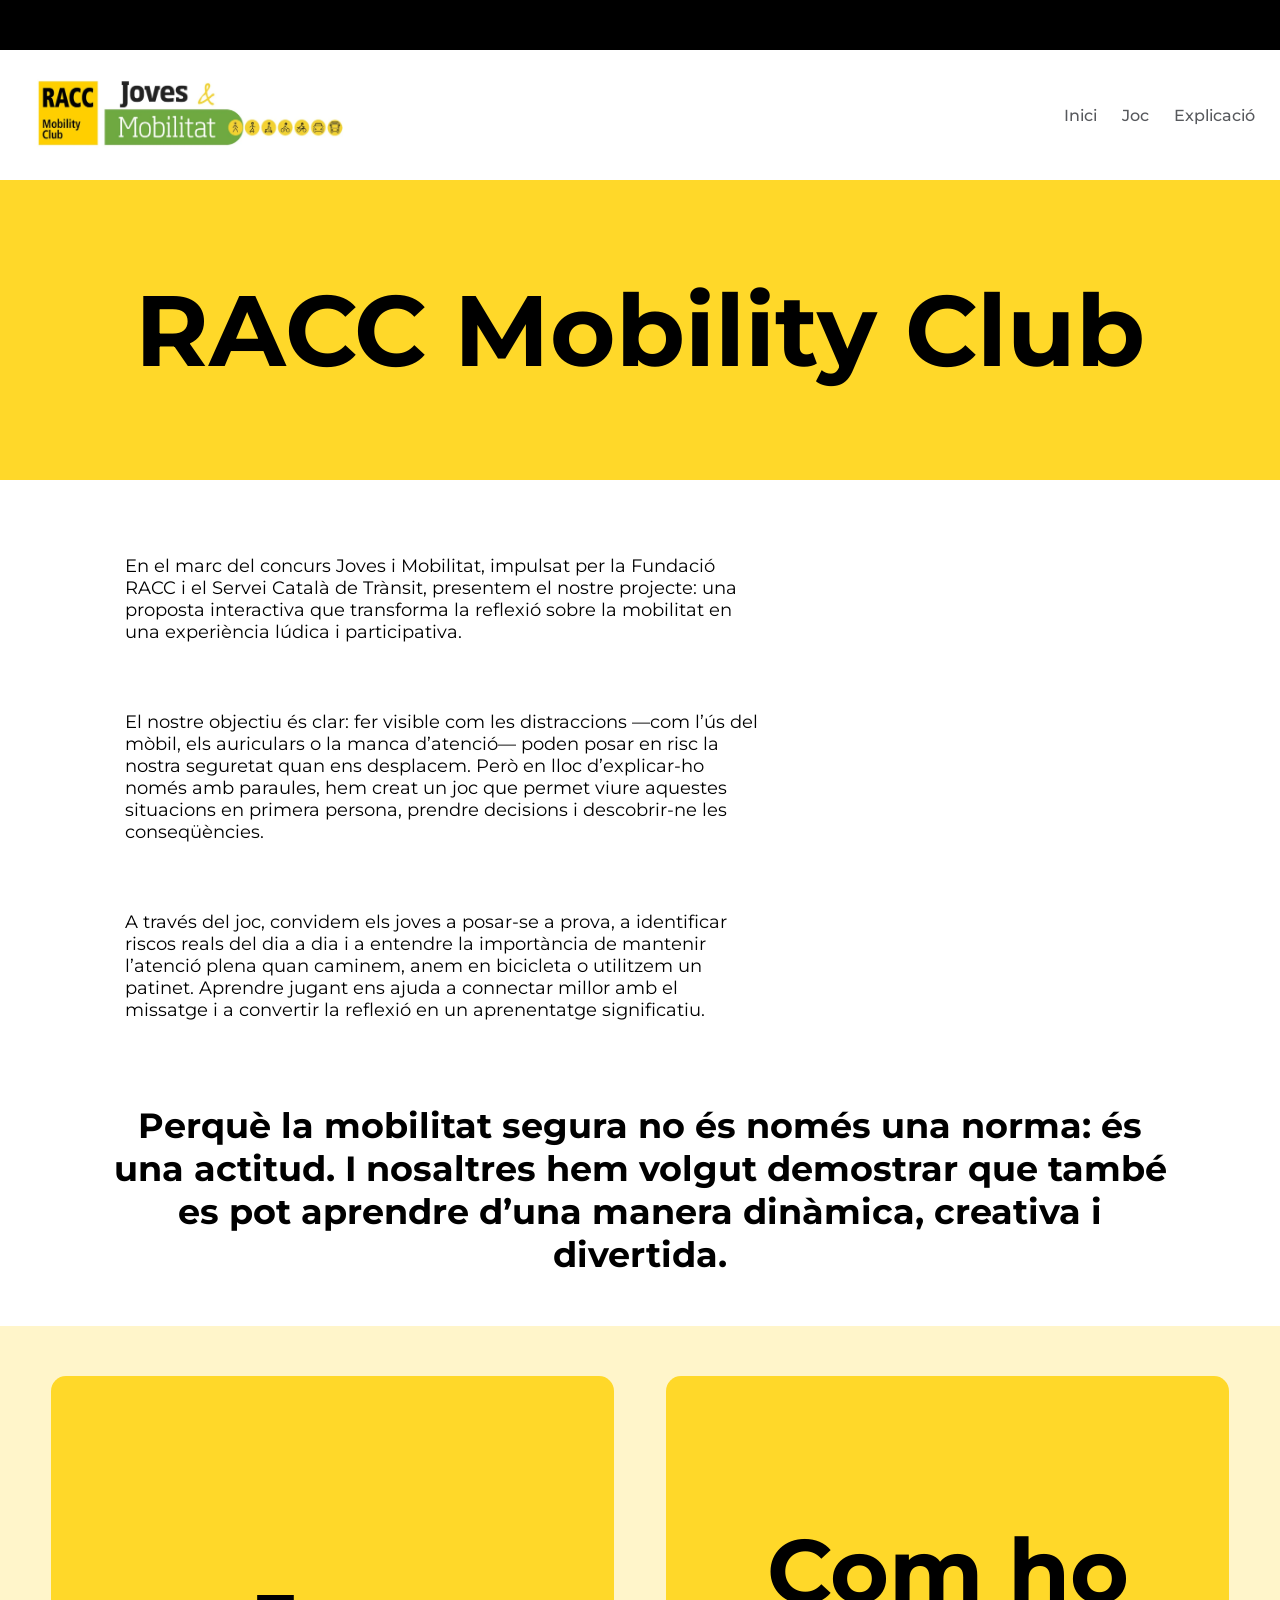
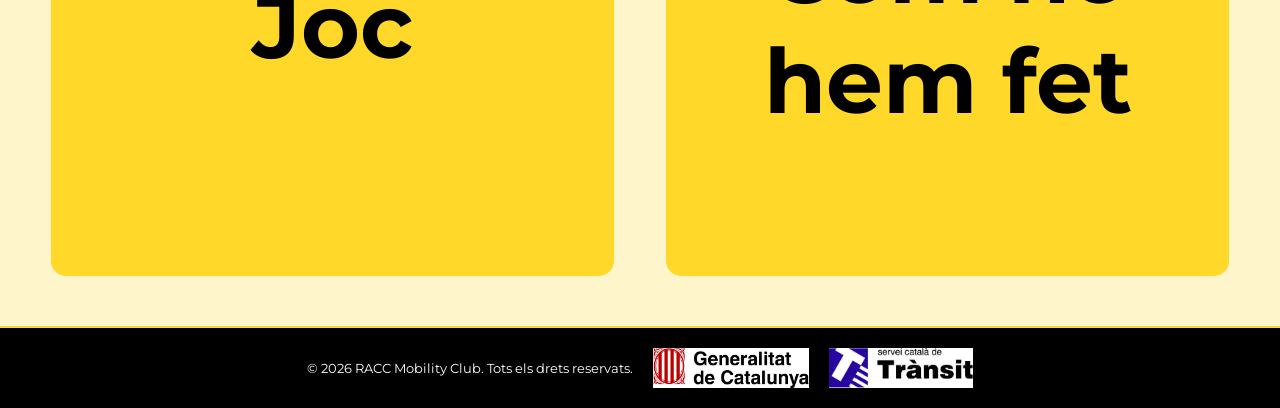
==== index.html @ b163f76b "lugarcuadrado" ====
<!doctype html>
<html lang="ca">
  <head>
    <meta charset="UTF-8" />
    <meta name="viewport" content="width=device-width, initial-scale=1.0" />
    <title>RACC Principal</title>

    <link rel="stylesheet" href="estilos.css" />

    <link rel="preconnect" href="https://fonts.googleapis.com" />
    <link rel="preconnect" href="https://fonts.gstatic.com" crossorigin />
    <link
      href="https://fonts.googleapis.com/css2?family=Montserrat:ital,wght@0,100..900;1,100..900&display=swap"
      rel="stylesheet"
    />
  </head>

  <body>
    <div class="barra-superior"></div>

    <nav>
      <div class="nav-logo">
        <a href="https://www.jovesimobilitat.cat/" target="_blank"
          ><img src="images/racc_logo.webp" alt="Logo RACC joves i mobilitat"
        /></a>
      </div>

      <div class="nav-links">
        <a href="index.html" class="no-link">Inici</a>
        <a href="juego.html" class="no-link" target="_blank">Joc</a>
        <a href="com_ho_hem_fet.html" class="no-link">Explicació</a>
      </div>
    </nav>

    <div class="banner">
      <h1>RACC Mobility Club</h1>
    </div>

    <div class="introducció">
      <p>
        En el marc del concurs Joves i Mobilitat, impulsat per la Fundació RACC
        i el Servei Català de Trànsit, presentem el nostre projecte: una
        proposta interactiva que transforma la reflexió sobre la mobilitat en
        una experiència lúdica i participativa.
      </p>

      <p>
        El nostre objectiu és clar: fer visible com les distraccions —com l’ús
        del mòbil, els auriculars o la manca d’atenció— poden posar en risc la
        nostra seguretat quan ens desplacem. Però en lloc d’explicar-ho només
        amb paraules, hem creat un joc que permet viure aquestes situacions en
        primera persona, prendre decisions i descobrir-ne les conseqüències.
      </p>

      <p>
        A través del joc, convidem els joves a posar-se a prova, a identificar
        riscos reals del dia a dia i a entendre la importància de mantenir
        l’atenció plena quan caminem, anem en bicicleta o utilitzem un patinet.
        Aprendre jugant ens ajuda a connectar millor amb el missatge i a
        convertir la reflexió en un aprenentatge significatiu.
      </p>

      <h1>
        Perquè la mobilitat segura no és només una norma: és una actitud. I
        nosaltres hem volgut demostrar que també es pot aprendre d’una manera
        dinàmica, creativa i divertida.
      </h1>
    </div>

    <section class="section-principal">
      <div class="recuadros">
        <a href="juego.html" target="_blank">Joc</a>
      </div>

      <div class="recuadros">
        <a href="com_ho_hem_fet.html" target="_blank">Com ho hem fet </a>
      </div>
    </section>
    <footer>
      <p>© 2026 RACC Mobility Club. Tots els drets reservats.</p>
      <img src="images/gdc-logo.webp" alt="Logo Generalitat de Catalunya" />
      <img src="images/sct-logo.webp" alt="Logo Servei català de trànsit " />
    </footer>
  </body>
</html>
---- estilos.css ----
/* =========================
   RESET / BASE
========================= */

body {
  background-color: #ffffff;
  margin: 0;
  padding: 0;
  font-family: "Montserrat", sans-serif;

  /* Animación global */
  animation: fadePage 1s ease-in-out;
}

@keyframes fadePage {
  from {
    opacity: 0;
  }
  to {
    opacity: 1;
  }
}

/* =========================
   LAYOUT GENERAL
========================= */

.barra-superior {
  background-color: black;
  width: 100%;
  height: 50px;
}

.banner {
  background-color: #ffd829;
  display: flex;
  justify-content: center;
  align-items: center;
  font-weight: bold;
  font-size: 50px;
  height: 300px;
  width: 100%;
}

.introducció {
  background-color: white;
  width: auto;
  height: auto;
  margin-top: 50px;
  margin-bottom: 50px;
}

.introducció p {
  margin-left: 100px;
  margin-right: 100px;
  padding: 25px;
  width: 50%;
  font-size: 18px;
}

.introducció h1 {
  display: flex;
  text-align: center;
  margin-left: 100px;
  margin-right: 100px;
  padding-top: 35px;
  font-size: 35px;
}

footer {
  background-color: black;
  display: flex;
  justify-content: center;
  align-items: center;
  border-top: #ffd829 2px solid;
  width: 100%;
  height: 80px; /* un poco más alto para que respire */
  color: white;
  font-size: 13px;
  gap: 20px; /* espacio entre texto e imagen */
}

footer img {
  height: 40px; /* controlamos solo la altura */
  width: auto; /* mantiene proporción */
}

/* =========================
   NAVBAR
========================= */

nav {
  display: flex;
  justify-content: space-between;
  background-color: #ffffff;
  height: 100px;
  padding: 15px 25px;

  animation: slideDown 0.8s ease forwards;
  opacity: 0;
}

@keyframes slideDown {
  from {
    transform: translateY(-50px);
    opacity: 0;
  }
  to {
    transform: translateY(0);
    opacity: 1;
  }
}

.nav-logo {
  display: flex;
  align-items: center;
}

nav img {
  width: 330px;
  height: 88px;
  transition: transform 0.3s ease;
}

.nav-links {
  display: flex;
  justify-content: space-between;
  gap: 25px;
}

.nav-links a {
  position: relative;
  text-decoration: none;
  color: #57595d;
  font-weight: 500;
  transition: color 0.3s ease;
}

.nav-links a::after {
  content: "";
  position: absolute;
  width: 0%;
  height: 3px;
  bottom: -5px;
  left: 0;
  background-color: black;
  transition: width 0.3s ease;
}

.nav-links a:hover::after {
  width: 100%;
}

.no-link {
  display: flex;
  align-items: center;
  color: black;
  text-decoration: none;
}

/* =========================
   SECCIÓN PRINCIPAL
========================= */

.section-principal {
  background-color: #fff5ca;
  display: flex;
  justify-content: space-around;
  padding: 50px 25px;

  opacity: 0;
  transform: translateY(40px);
  animation: aparecer 0.8s ease forwards;
  animation-delay: 0.4s;
}

/* =========================
   SECCIÓN EXPLICACIÓN
========================= */

.titulo_como_hem_fet {
  background-color: #ffd829;
  display: flex;
  justify-content: center;
  align-items: center;
  height: 300px;
  width: 100%;
  margin: 0px;
  font-size: 50px;
  font-weight: bold;

  opacity: 0;
  transform: translateY(40px);
  animation: aparecer 0.8s ease forwards;
  animation-delay: 0.2s;
}

.section-explicacion {
  background-color: #fff5ca;
  display: flex;
  justify-content: center;
  padding-top: 60px;
  padding-bottom: 60px;
  gap: 150px;

  opacity: 0;
  transform: translateY(40px);
  animation: aparecer 0.8s ease forwards;
  animation-delay: 0.6s;
}

.section-imagenes {
  width: 500px;
  padding-top: 60px;
}

.section-texto {
  width: 500px;
  height: 500px;
}

/* =========================
   GRID FOTOS
========================= */

.grid-fotos {
  display: grid;
  grid-template-columns: 1fr 1fr;
  grid-template-rows: 200px 200px;
  gap: 15px;

  opacity: 0;
  transform: translateY(40px);
  animation: aparecer 0.8s ease forwards;
  animation-delay: 0.8s;
}

.grid-fotos img {
  width: 100%;
  height: 100%;
  object-fit: cover;
  object-position: center;
  border-radius: 10px;

  transition:
    transform 0.4s ease,
    box-shadow 0.4s ease;
}

.grid-fotos img:hover {
  transform: scale(1.05);
  box-shadow: 0 10px 25px rgba(0, 0, 0, 0.2);
}

.foto-llarga {
  grid-column: span 2;
}

/* =========================
   RECUADROS
========================= */

.recuadros {
  background-color: #ffd829;
  display: flex;
  width: 563px;
  height: 500px;
  border-radius: 15px;

  opacity: 0;
  transform: translateY(40px);
  animation: aparecer 0.8s ease forwards;
  animation-delay: 1s;

  transition:
    transform 0.4s ease,
    box-shadow 0.4s ease;
}

.recuadros:hover {
  transform: translateY(-10px);
  box-shadow: 0 15px 30px rgba(0, 0, 0, 0.15);
}

.recuadros a {
  display: flex;
  align-items: center;
  justify-content: center;
  text-align: center;
  width: 100%;
  height: 100%;
  color: black;
  font-weight: bold;
  font-size: 90px;
  text-decoration: none;
  border-radius: 15px;
}

.recuadros a:hover {
  background-color: rgba(0, 0, 0, 0.08);
  box-shadow: 0 8px 20px rgba(0, 0, 0, 0.15);
  transform: scale(1.03);
}

/* =========================
   KEYFRAMES GENERALES
========================= */

@keyframes aparecer {
  to {
    opacity: 1;
    transform: translateY(0);
  }
}
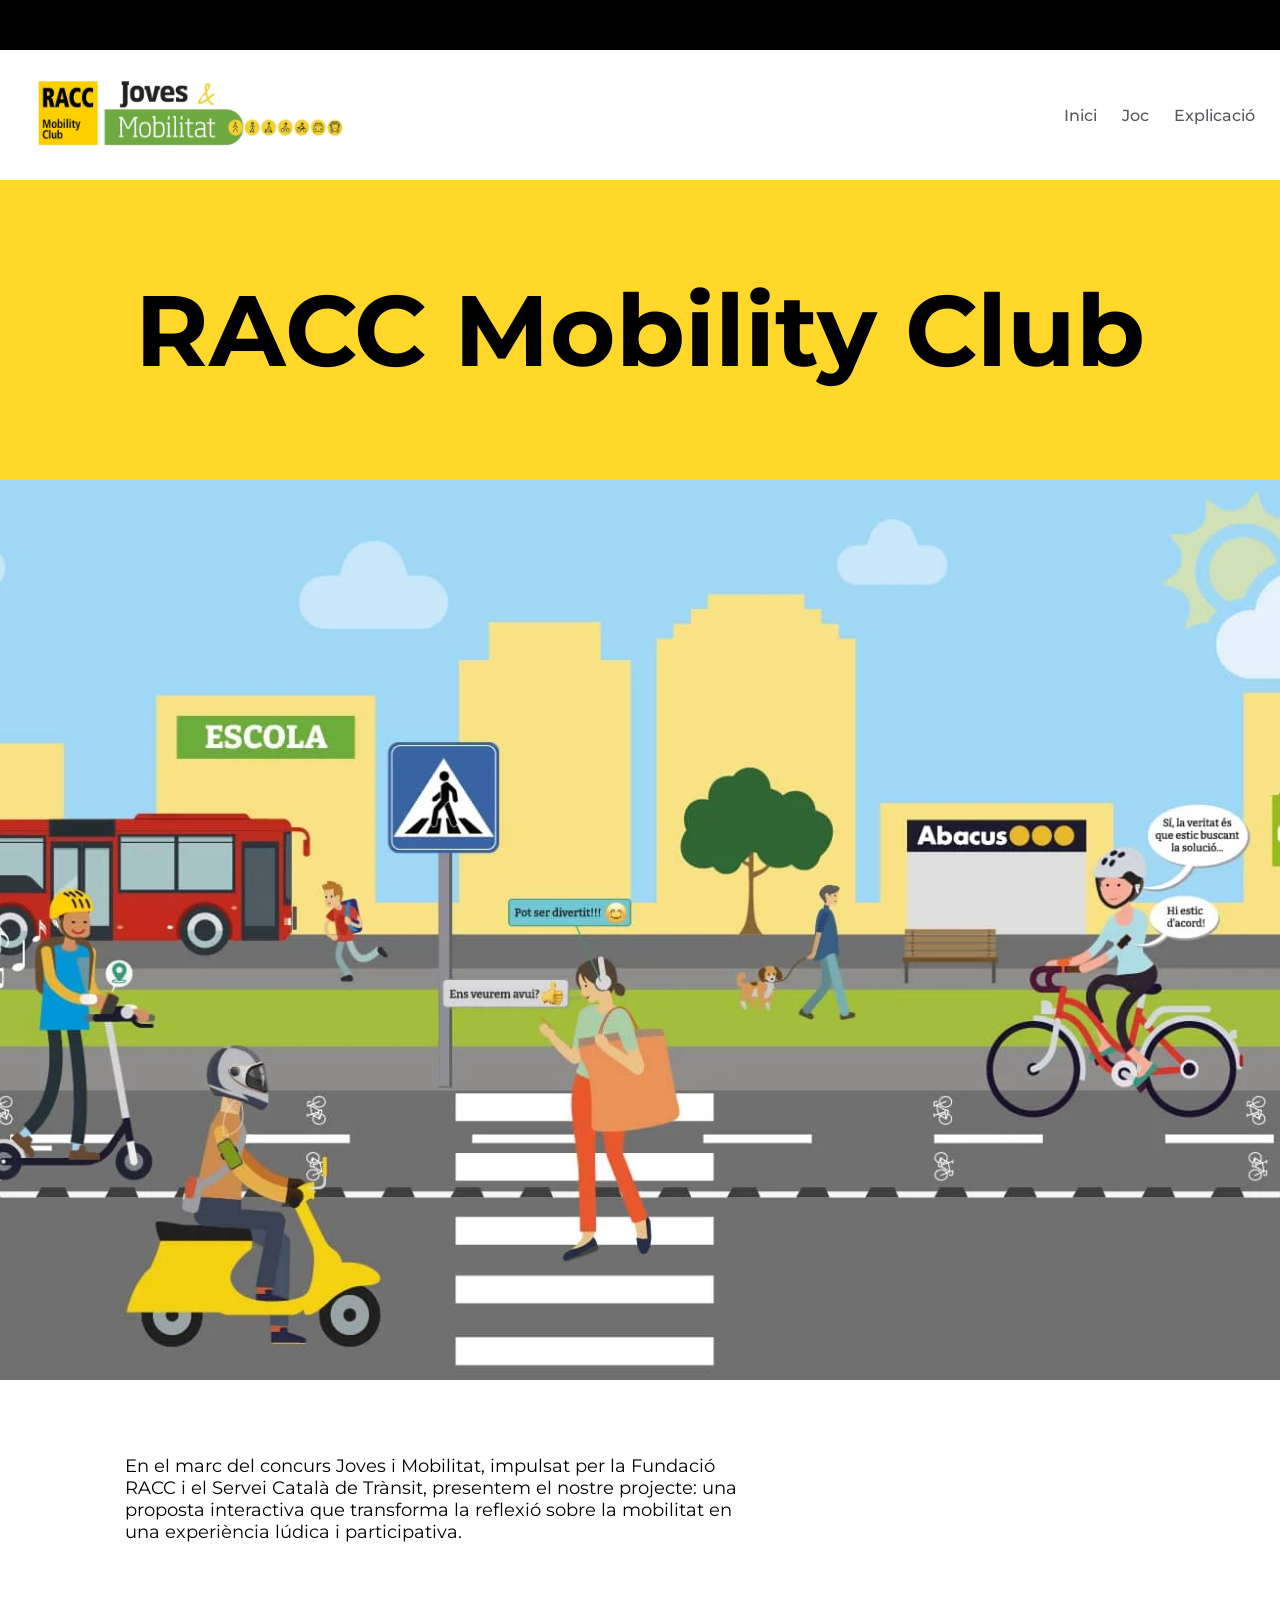
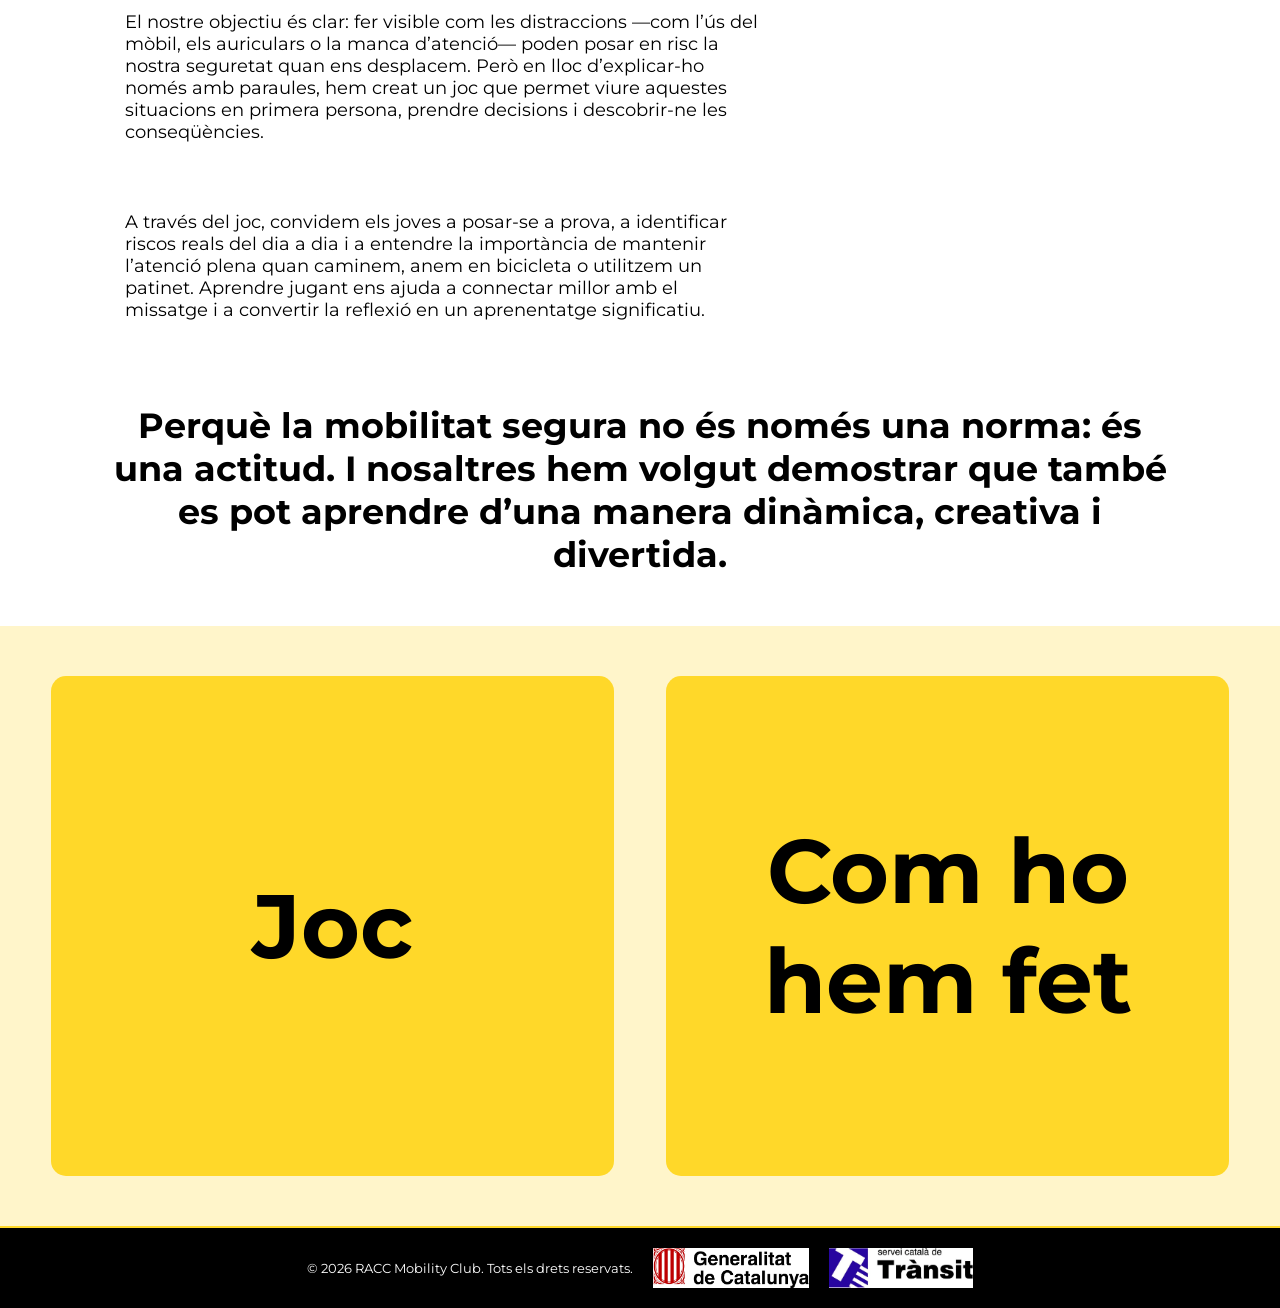
==== commit 00273cc0: "banner" ====
--- a/index.html
+++ b/index.html
@@ -4,9 +4,7 @@
     <meta charset="UTF-8" />
     <meta name="viewport" content="width=device-width, initial-scale=1.0" />
     <title>RACC Principal</title>
-
     <link rel="stylesheet" href="estilos.css" />
-
     <link rel="preconnect" href="https://fonts.googleapis.com" />
     <link rel="preconnect" href="https://fonts.gstatic.com" crossorigin />
     <link
@@ -21,20 +19,26 @@
     <nav>
       <div class="nav-logo">
         <a href="https://www.jovesimobilitat.cat/" target="_blank"
-          ><img src="images/racc_logo.webp" alt="Logo RACC joves i mobilitat"
+          ><img
+            src="images/logos/racc_logo.webp"
+            alt="Logo RACC joves i mobilitat"
         /></a>
       </div>
 
       <div class="nav-links">
         <a href="index.html" class="no-link">Inici</a>
         <a href="juego.html" class="no-link" target="_blank">Joc</a>
-        <a href="com_ho_hem_fet.html" class="no-link">Explicació</a>
+        <a href="com_ho_hem_fet/com_ho_hem_fet.html" class="no-link"
+          >Explicació</a
+        >
       </div>
     </nav>
 
     <div class="banner">
       <h1>RACC Mobility Club</h1>
     </div>
+
+    <div class="banner-img"></div>
 
     <div class="introducció">
       <p>
@@ -73,13 +77,21 @@
       </div>
 
       <div class="recuadros">
-        <a href="com_ho_hem_fet.html" target="_blank">Com ho hem fet </a>
+        <a href="com_ho_hem_fet/com_ho_hem_fet.html" target="_blank"
+          >Com ho hem fet
+        </a>
       </div>
     </section>
     <footer>
       <p>© 2026 RACC Mobility Club. Tots els drets reservats.</p>
-      <img src="images/gdc-logo.webp" alt="Logo Generalitat de Catalunya" />
-      <img src="images/sct-logo.webp" alt="Logo Servei català de trànsit " />
+      <img
+        src="images/logos/gdc-logo.webp"
+        alt="Logo Generalitat de Catalunya"
+      />
+      <img
+        src="images/logos/sct-logo.webp"
+        alt="Logo Servei català de trànsit "
+      />
     </footer>
   </body>
 </html>
--- a/estilos.css
+++ b/estilos.css
@@ -158,6 +158,15 @@
   text-decoration: none;
 }
 
+.banner-img {
+  width: 100%;
+  height: 900px;
+  background-image: url(images/fondo_banner.webp);
+  background-size: cover;
+  background-position: center;
+  background-repeat: no-repeat;
+}
+
 /* =========================
    SECCIÓN PRINCIPAL
 ========================= */
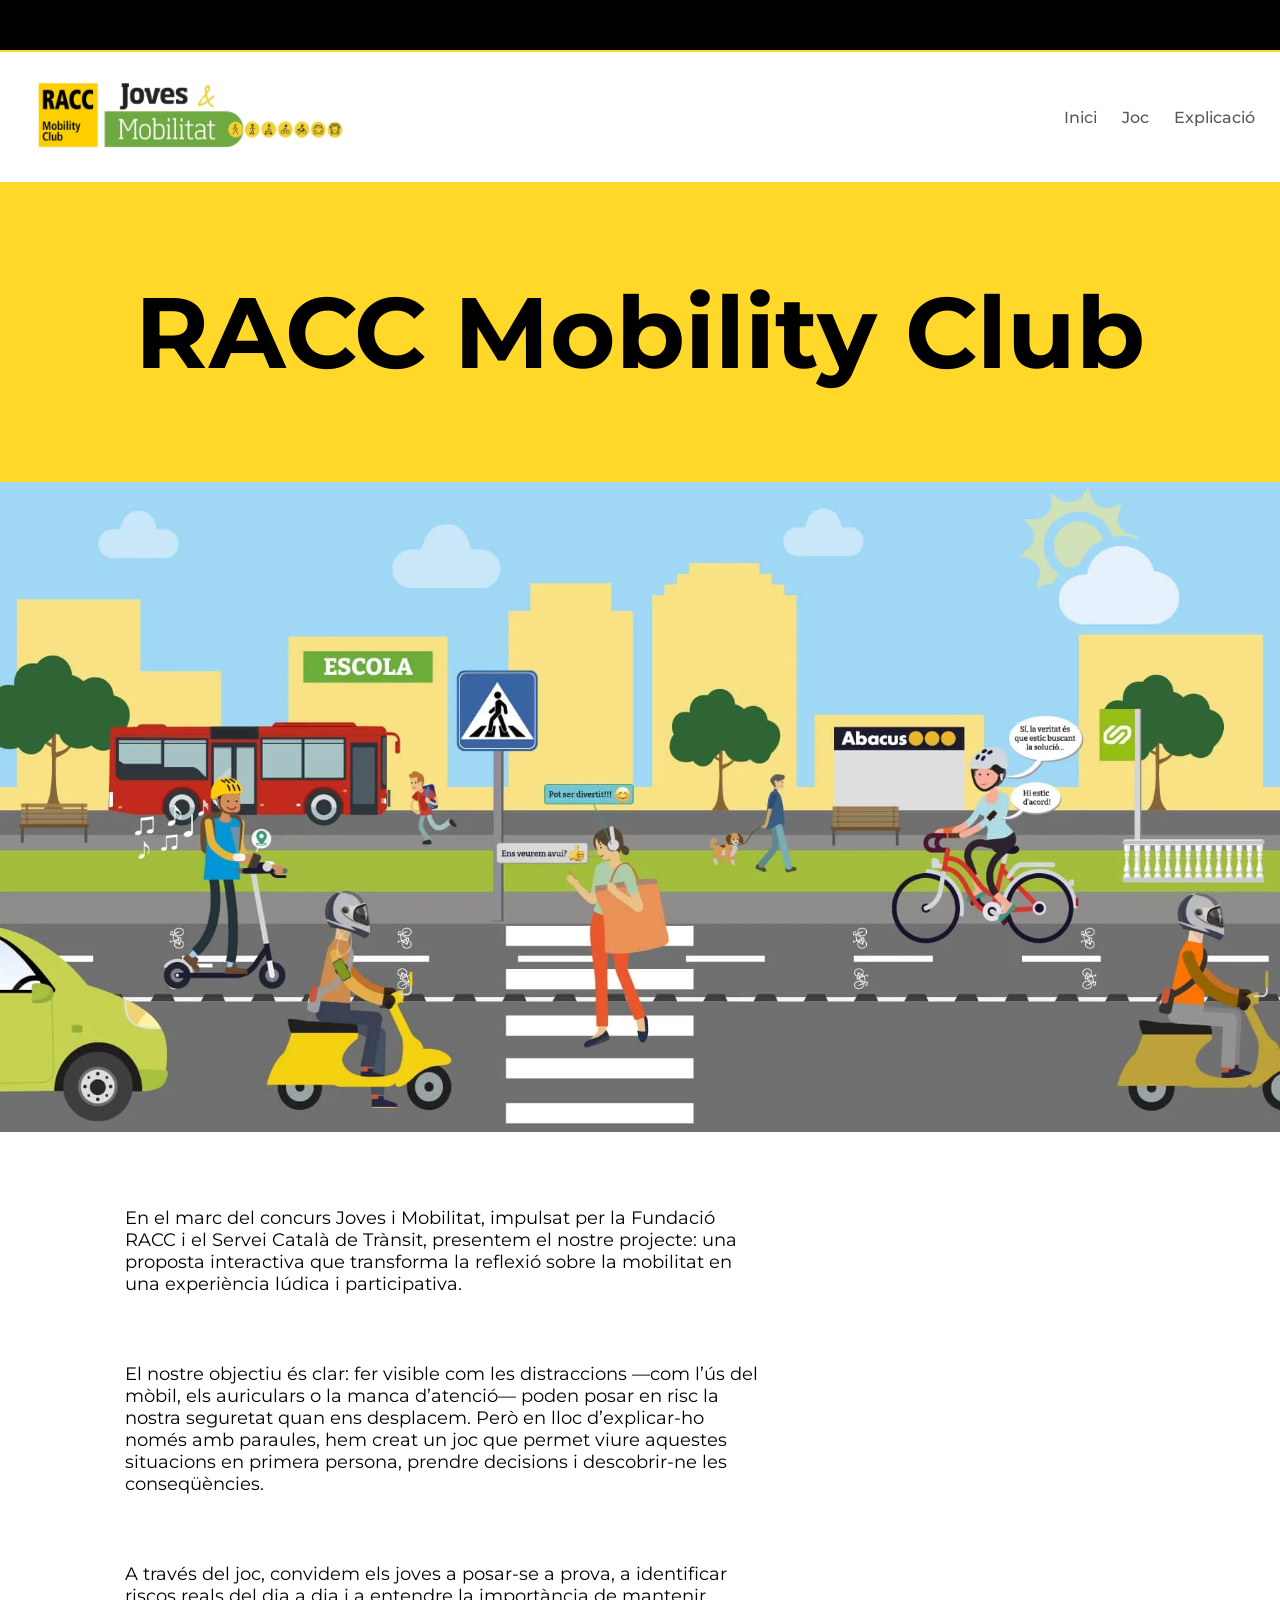
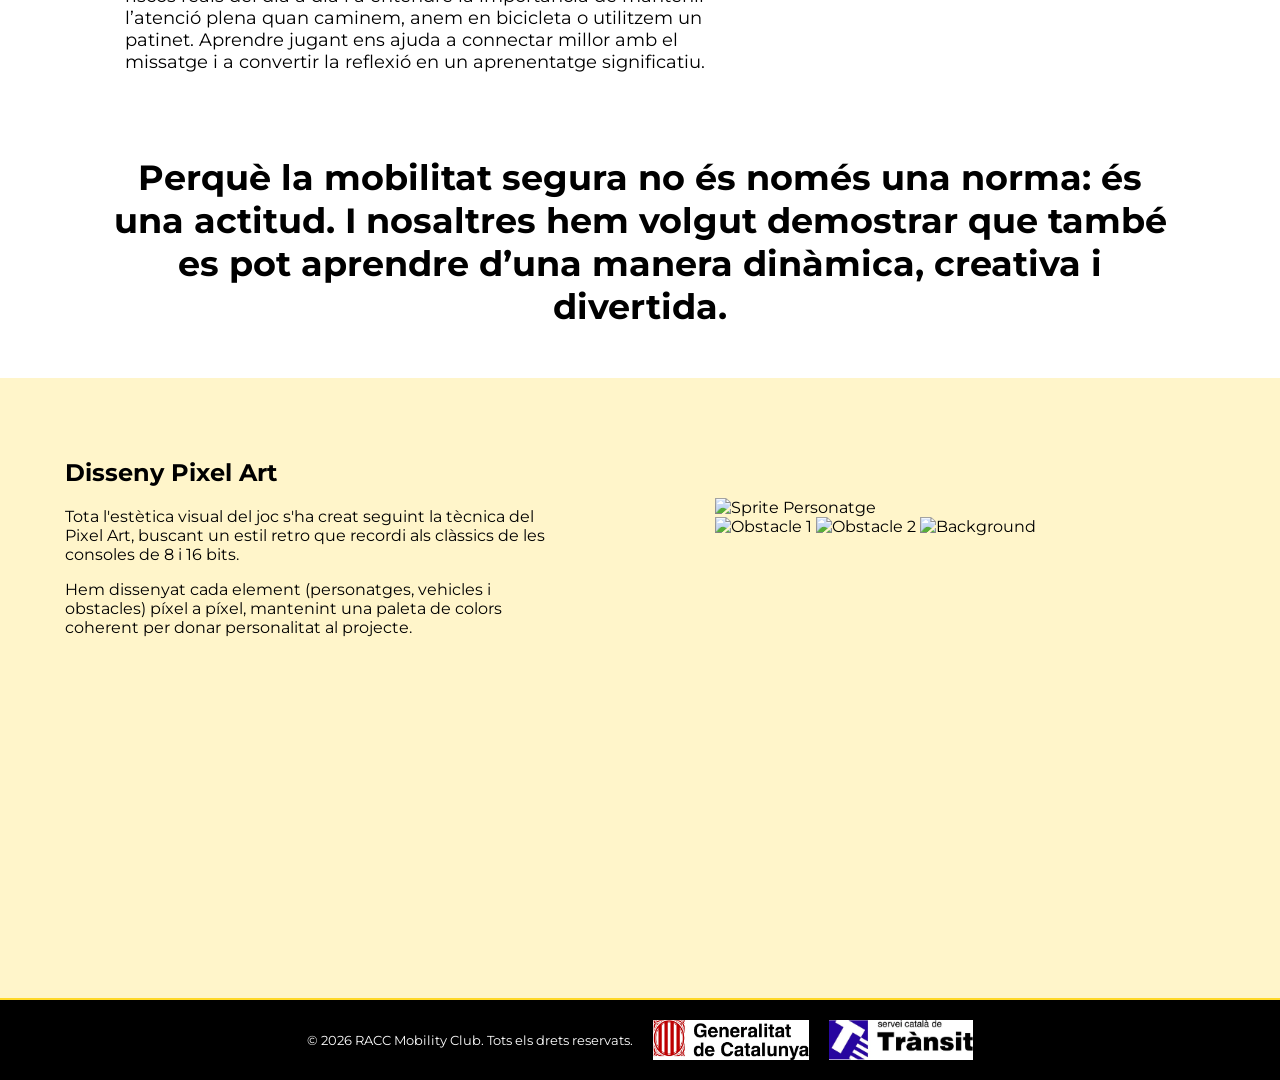
==== commit dcf0eca8: "aaa" ====
--- a/index.html
+++ b/index.html
@@ -71,17 +71,45 @@
       </h1>
     </div>
 
-    <section class="section-principal">
-      <div class="recuadros">
-        <a href="juego.html" target="_blank">Joc</a>
+    <section class="section-explicacion" id="pixel-art-section">
+      <div class="section-texto">
+        <h2>Disseny Pixel Art</h2>
+        <p>
+          Tota l'estètica visual del joc s'ha creat seguint la tècnica del Pixel
+          Art, buscant un estil retro que recordi als clàssics de les consoles
+          de 8 i 16 bits.
+        </p>
+        <p>
+          Hem dissenyat cada element (personatges, vehicles i obstacles) píxel a
+          píxel, mantenint una paleta de colors coherent per donar personalitat
+          al projecte.
+        </p>
       </div>
-
-      <div class="recuadros">
-        <a href="com_ho_hem_fet/com_ho_hem_fet.html" target="_blank"
-          >Com ho hem fet
-        </a>
+      <div class="section-imagenes">
+        <div class="grid-pixel">
+          <img
+            src="../images/com-ho-hem-fet/personatge-principal.webp"
+            alt="Sprite Personatge"
+            class="pixel-gran"
+          />
+          <div class="pixel-mini-grid">
+            <img
+              src="../images/com-ho-hem-fet/obstacul1.webp"
+              alt="Obstacle 1"
+            />
+            <img
+              src="../images/com-ho-hem-fet/obstacul2.webp"
+              alt="Obstacle 2"
+            />
+            <img
+              src="../images/com-ho-hem-fet/fons-joc.webp"
+              alt="Background"
+            />
+          </div>
+        </div>
       </div>
     </section>
+
     <footer>
       <p>© 2026 RACC Mobility Club. Tots els drets reservats.</p>
       <img
--- a/estilos.css
+++ b/estilos.css
@@ -27,6 +27,7 @@
 
 .barra-superior {
   background-color: black;
+  border-bottom: #ffd829 2px solid;
   width: 100%;
   height: 50px;
 }
@@ -160,7 +161,7 @@
 
 .banner-img {
   width: 100%;
-  height: 900px;
+  height: 650px;
   background-image: url(images/fondo_banner.webp);
   background-size: cover;
   background-position: center;
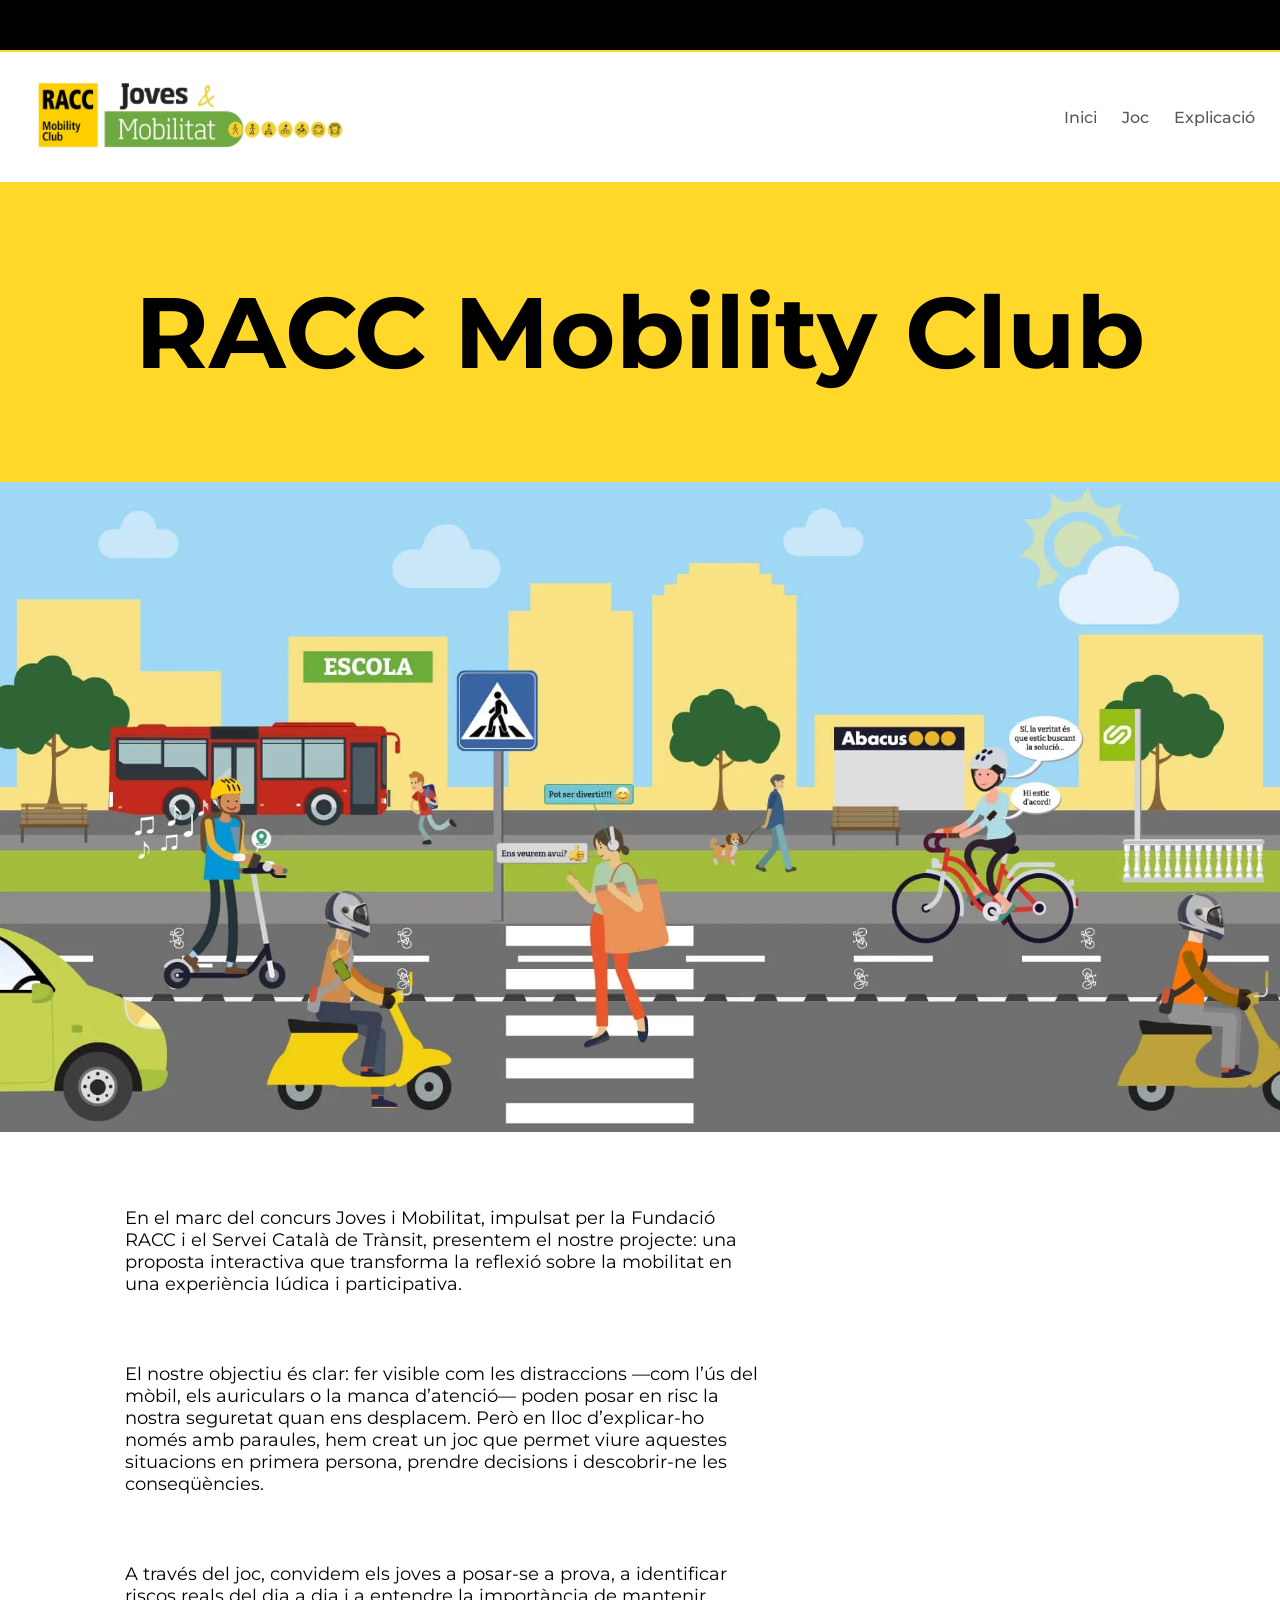
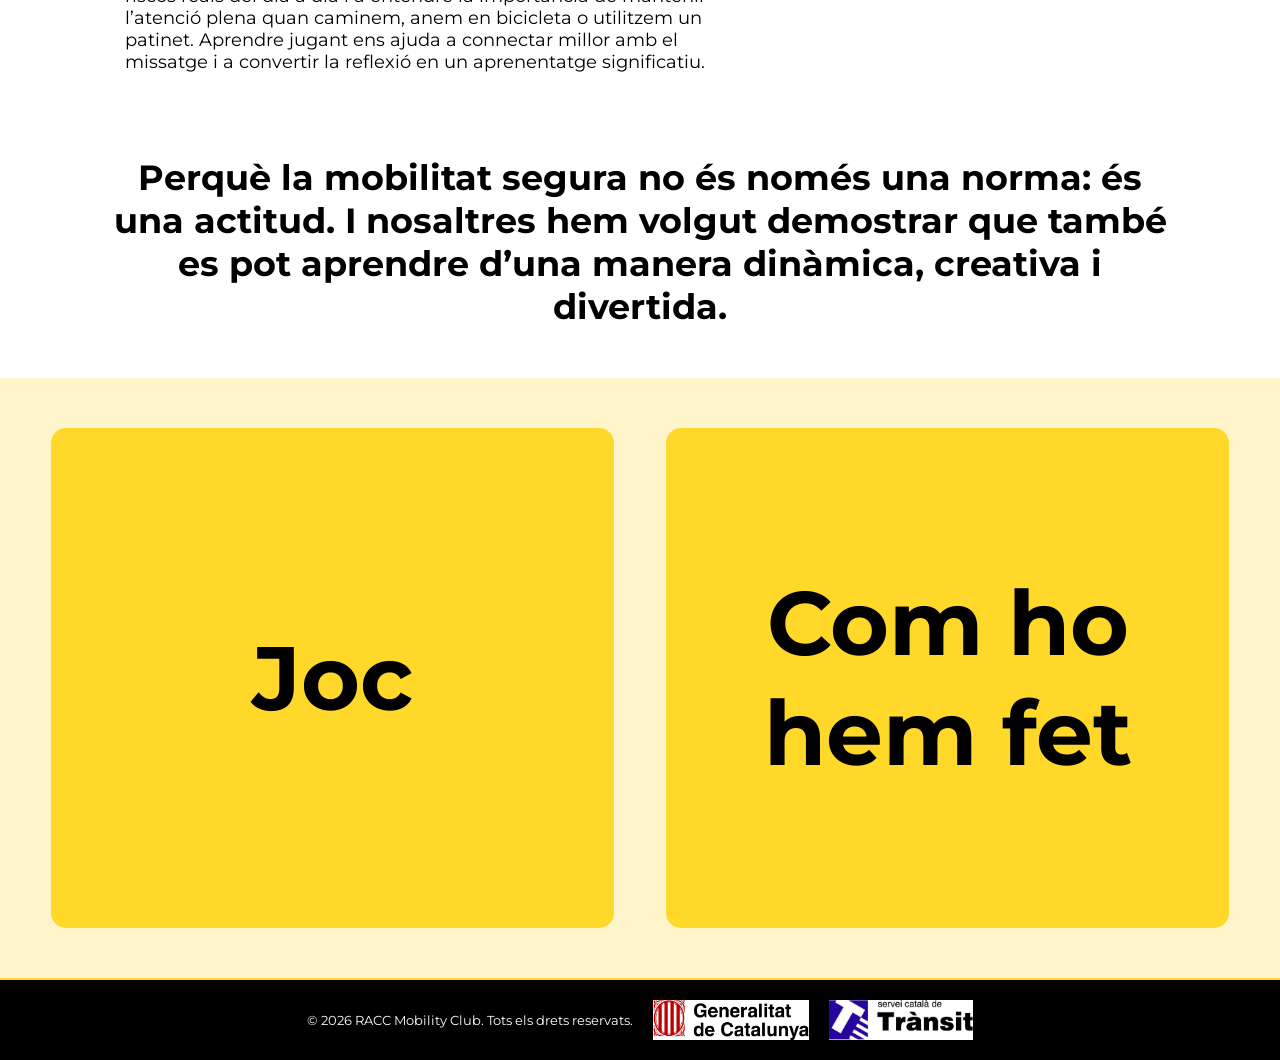
==== commit df552c77: "error" ====
--- a/index.html
+++ b/index.html
@@ -71,42 +71,15 @@
       </h1>
     </div>
 
-    <section class="section-explicacion" id="pixel-art-section">
-      <div class="section-texto">
-        <h2>Disseny Pixel Art</h2>
-        <p>
-          Tota l'estètica visual del joc s'ha creat seguint la tècnica del Pixel
-          Art, buscant un estil retro que recordi als clàssics de les consoles
-          de 8 i 16 bits.
-        </p>
-        <p>
-          Hem dissenyat cada element (personatges, vehicles i obstacles) píxel a
-          píxel, mantenint una paleta de colors coherent per donar personalitat
-          al projecte.
-        </p>
+    <section class="section-principal">
+      <div class="recuadros">
+        <a href="juego.html" target="_blank">Joc</a>
       </div>
-      <div class="section-imagenes">
-        <div class="grid-pixel">
-          <img
-            src="../images/com-ho-hem-fet/personatge-principal.webp"
-            alt="Sprite Personatge"
-            class="pixel-gran"
-          />
-          <div class="pixel-mini-grid">
-            <img
-              src="../images/com-ho-hem-fet/obstacul1.webp"
-              alt="Obstacle 1"
-            />
-            <img
-              src="../images/com-ho-hem-fet/obstacul2.webp"
-              alt="Obstacle 2"
-            />
-            <img
-              src="../images/com-ho-hem-fet/fons-joc.webp"
-              alt="Background"
-            />
-          </div>
-        </div>
+
+      <div class="recuadros">
+        <a href="com_ho_hem_fet/com_ho_hem_fet.html" target="_blank"
+          >Com ho hem fet
+        </a>
       </div>
     </section>
 
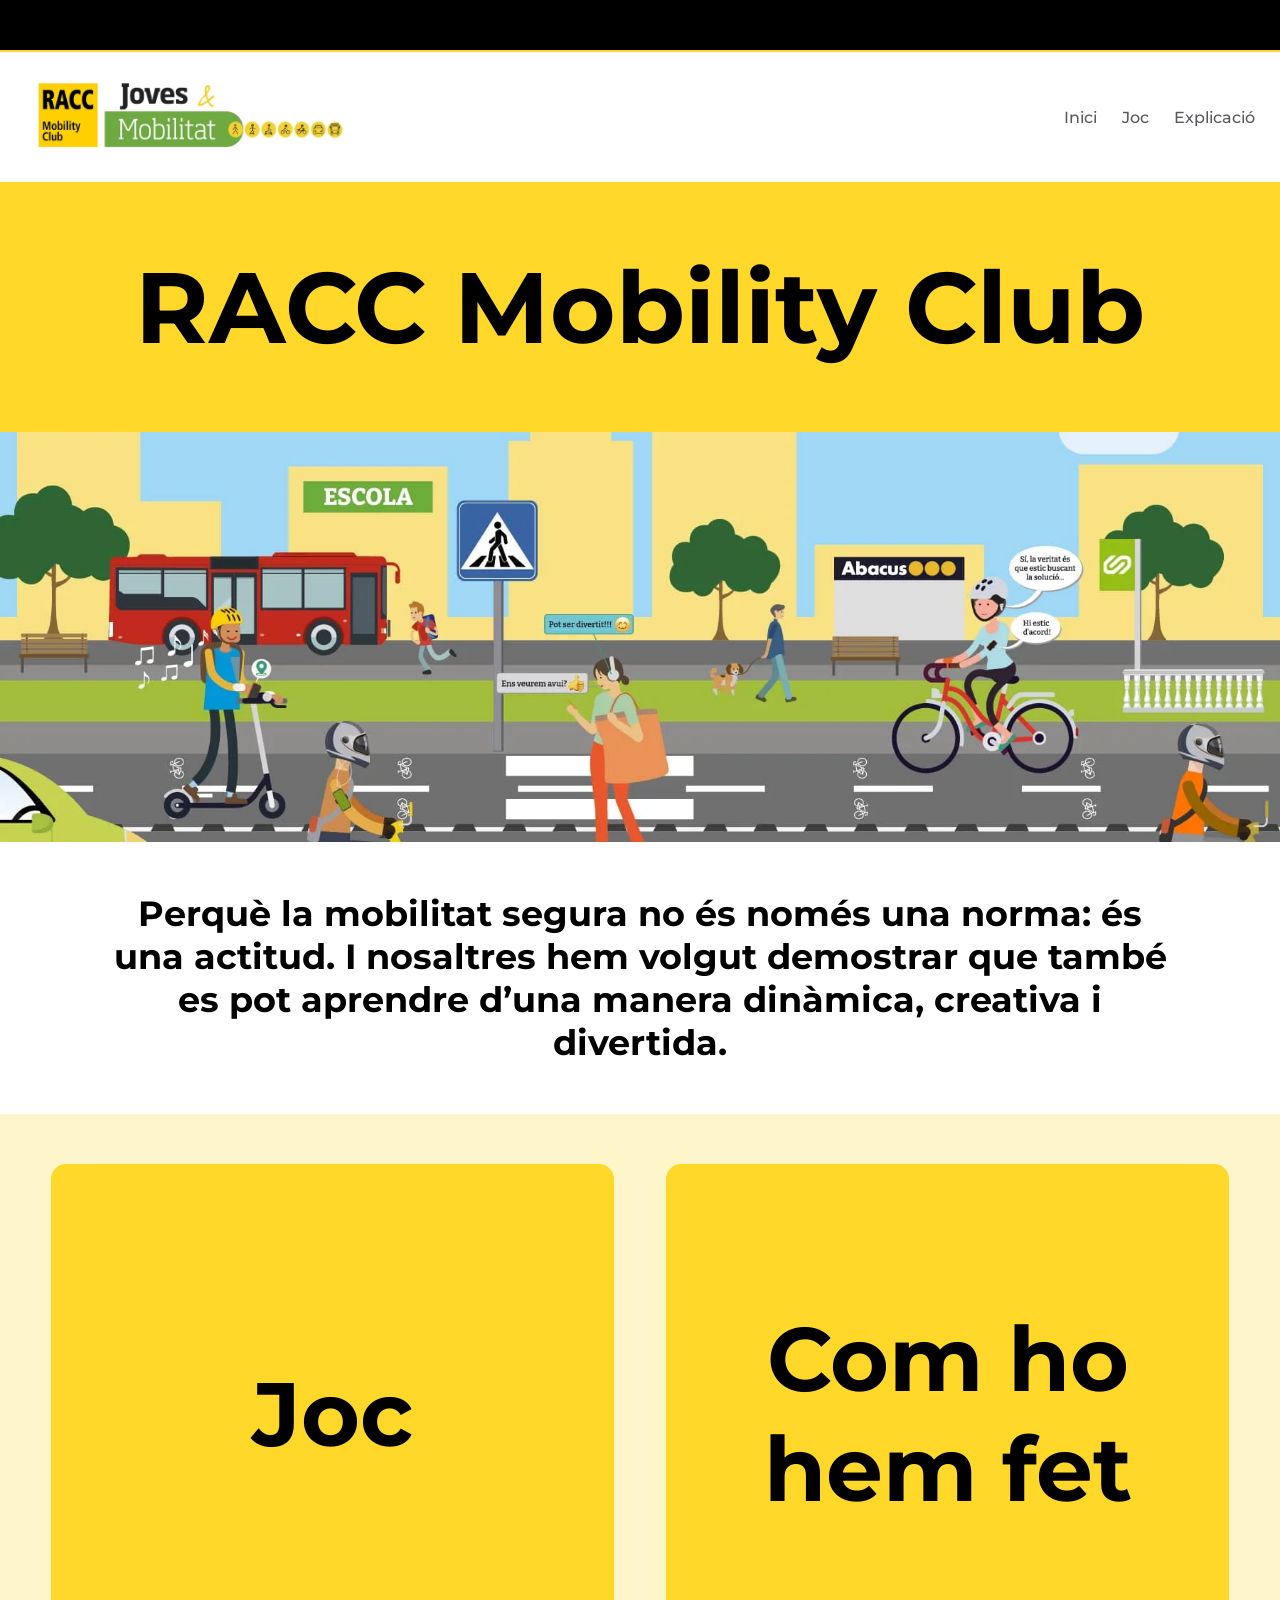
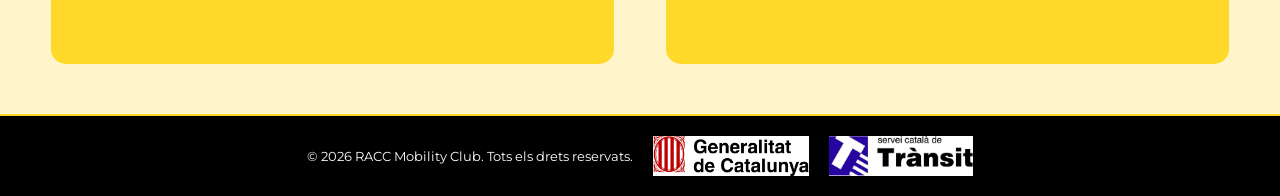
==== commit dcb8268e: "arreglos" ====
--- a/index.html
+++ b/index.html
@@ -41,29 +41,6 @@
     <div class="banner-img"></div>
 
     <div class="introducció">
-      <p>
-        En el marc del concurs Joves i Mobilitat, impulsat per la Fundació RACC
-        i el Servei Català de Trànsit, presentem el nostre projecte: una
-        proposta interactiva que transforma la reflexió sobre la mobilitat en
-        una experiència lúdica i participativa.
-      </p>
-
-      <p>
-        El nostre objectiu és clar: fer visible com les distraccions —com l’ús
-        del mòbil, els auriculars o la manca d’atenció— poden posar en risc la
-        nostra seguretat quan ens desplacem. Però en lloc d’explicar-ho només
-        amb paraules, hem creat un joc que permet viure aquestes situacions en
-        primera persona, prendre decisions i descobrir-ne les conseqüències.
-      </p>
-
-      <p>
-        A través del joc, convidem els joves a posar-se a prova, a identificar
-        riscos reals del dia a dia i a entendre la importància de mantenir
-        l’atenció plena quan caminem, anem en bicicleta o utilitzem un patinet.
-        Aprendre jugant ens ajuda a connectar millor amb el missatge i a
-        convertir la reflexió en un aprenentatge significatiu.
-      </p>
-
       <h1>
         Perquè la mobilitat segura no és només una norma: és una actitud. I
         nosaltres hem volgut demostrar que també es pot aprendre d’una manera
--- a/estilos.css
+++ b/estilos.css
@@ -39,7 +39,7 @@
   align-items: center;
   font-weight: bold;
   font-size: 50px;
-  height: 300px;
+  height: 250px;
   width: 100%;
 }
 
@@ -51,20 +51,11 @@
   margin-bottom: 50px;
 }
 
-.introducció p {
-  margin-left: 100px;
-  margin-right: 100px;
-  padding: 25px;
-  width: 50%;
-  font-size: 18px;
-}
-
 .introducció h1 {
   display: flex;
   text-align: center;
   margin-left: 100px;
   margin-right: 100px;
-  padding-top: 35px;
   font-size: 35px;
 }
 
@@ -161,7 +152,7 @@
 
 .banner-img {
   width: 100%;
-  height: 650px;
+  height: 410px;
   background-image: url(images/fondo_banner.webp);
   background-size: cover;
   background-position: center;
